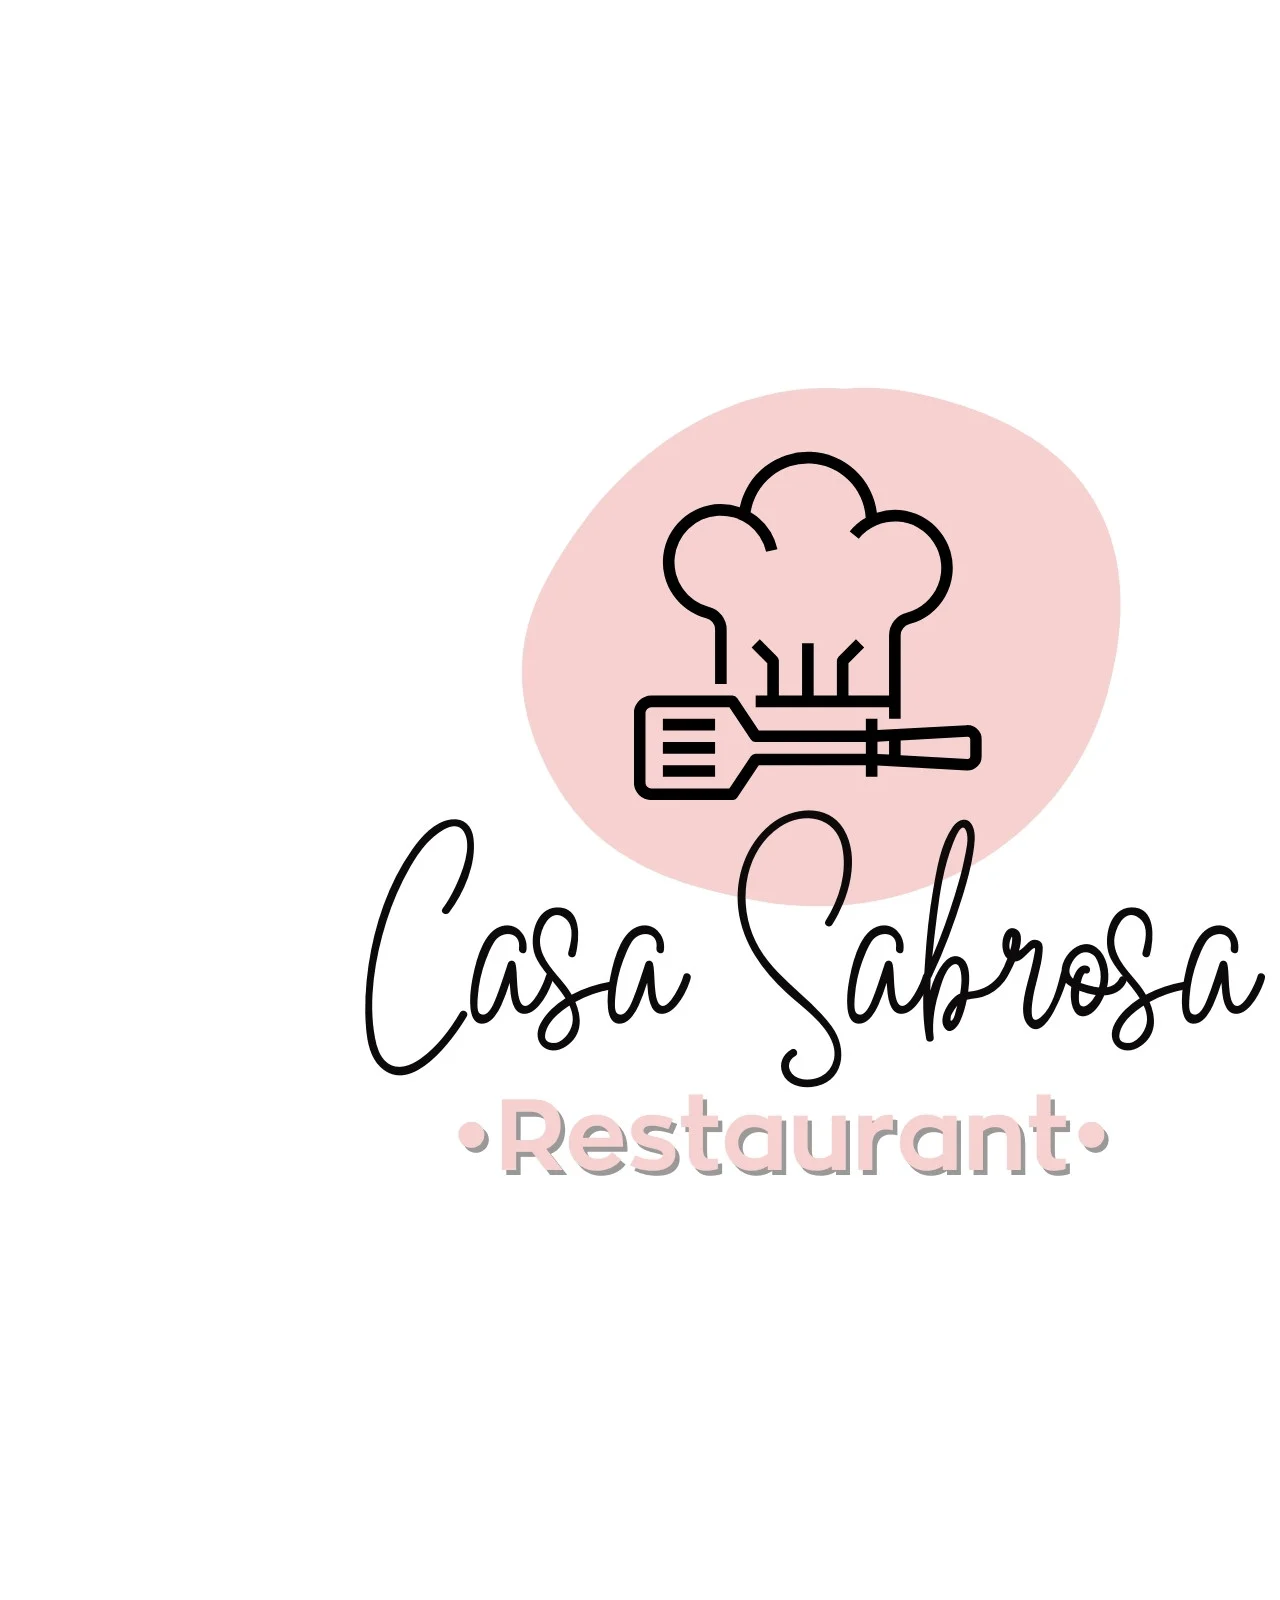
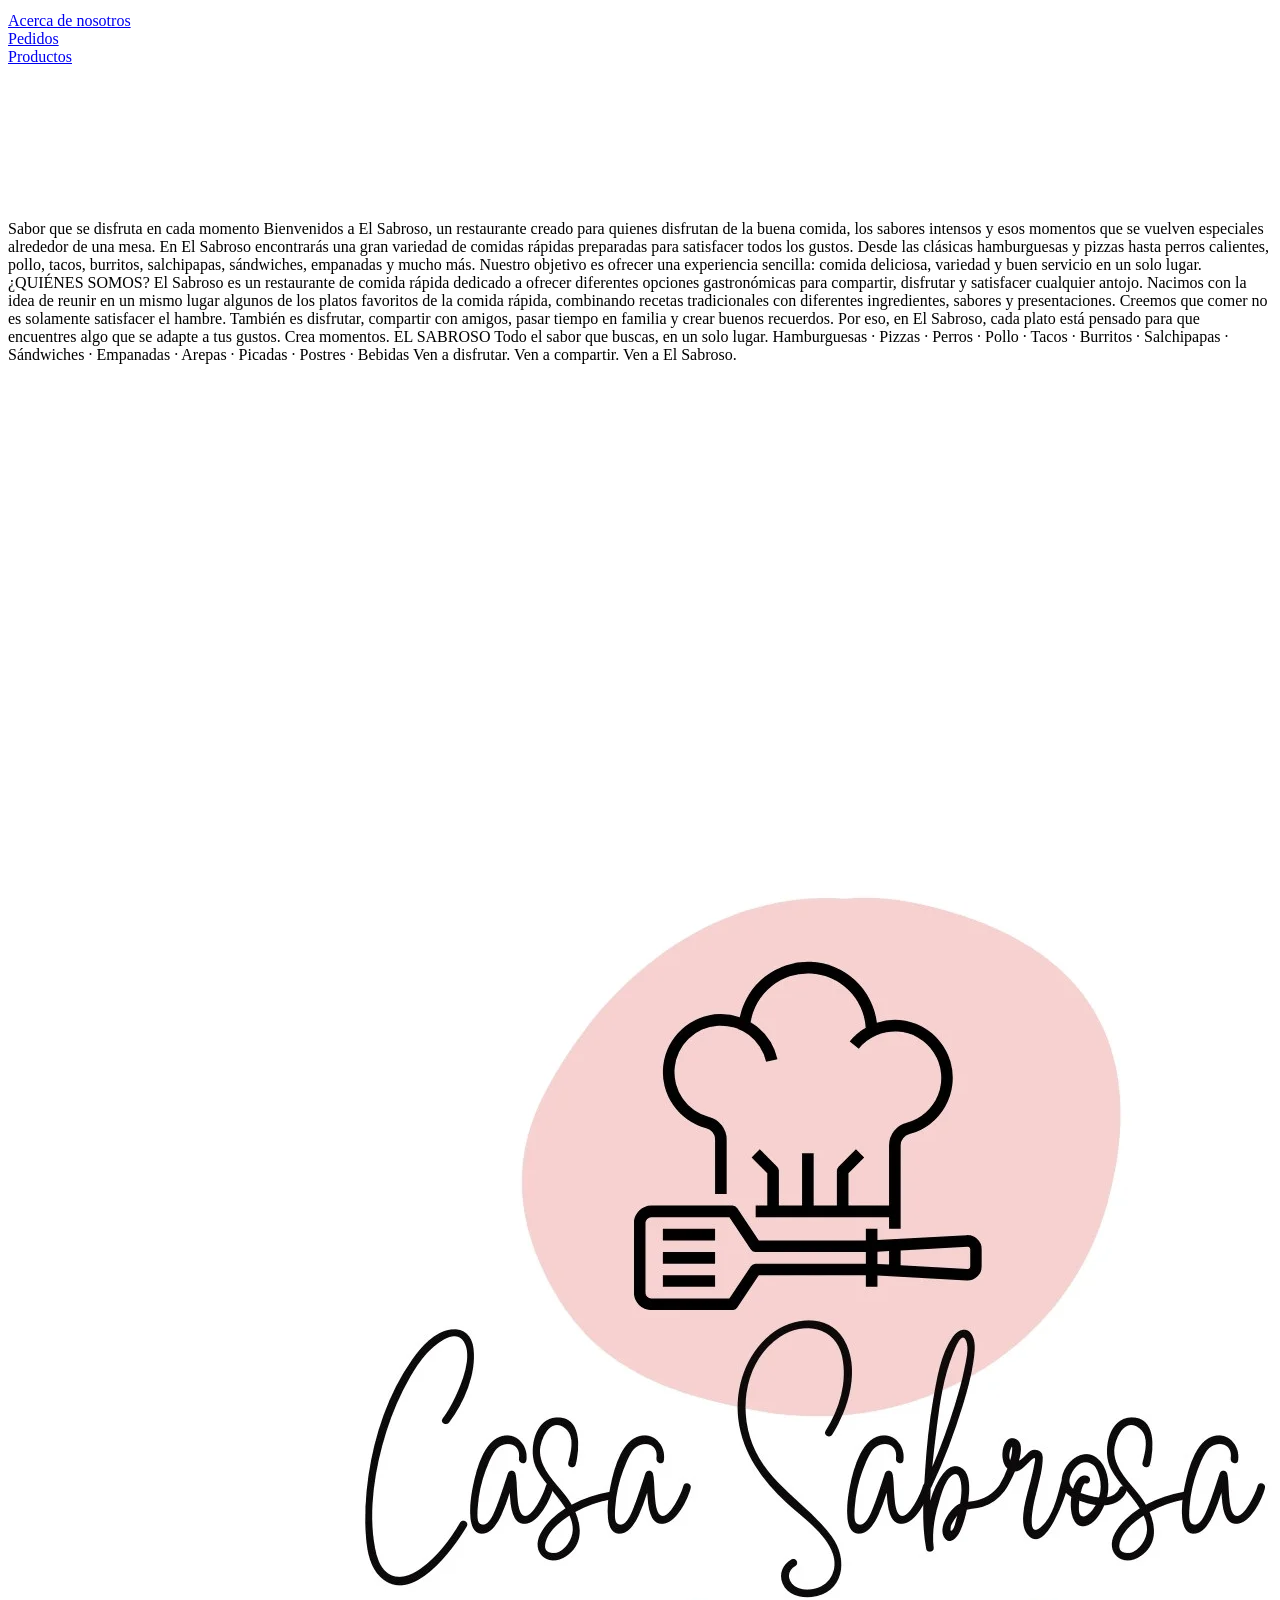
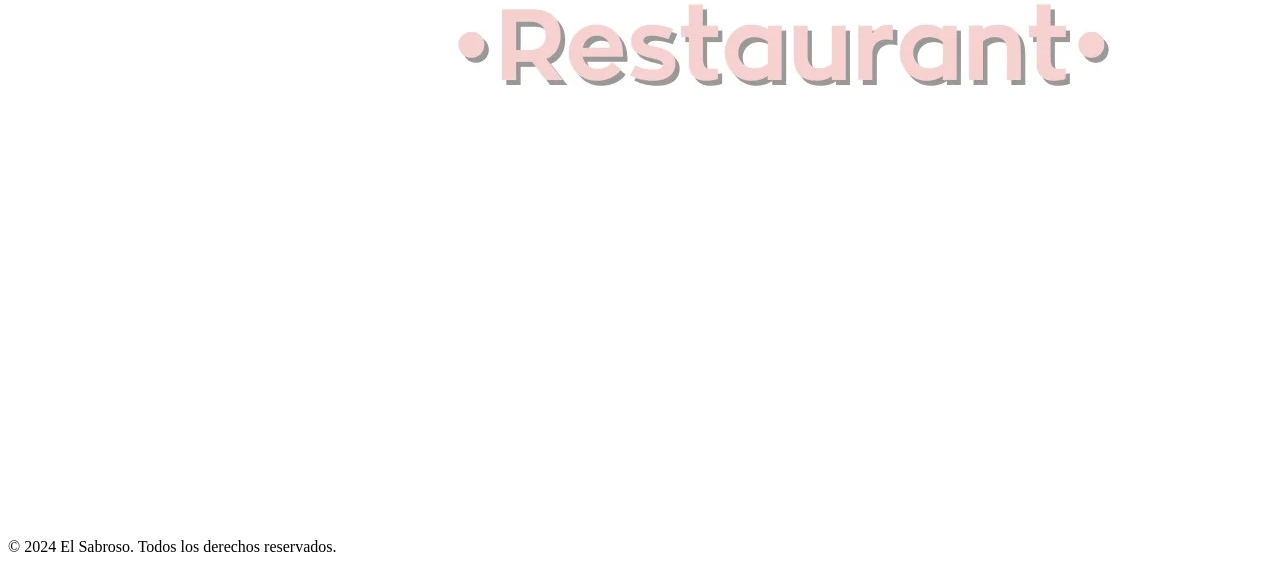
==== empresa.html @ 7c656aed "Hector:Arreglos prefinales posibles" ====
<!DOCTYPE html>
<html lang="es">

<head>
    <meta charset="UTF-8">
    <meta name="viewport" content="width=device-width, initial-scale=1.0">
    <title>Empresa</title>
    <link rel="stylesheet" href="CSS/productos.css">
    <link rel="stylesheet" href="CSS/general.css">
    <link rel="stylesheet" href="CSS/pagina&video.css">
    <link rel="icon" type="image/webp" href="Recursos/LogoRestaurante.webp">

</head>

<body>
    <nav class="menu">

        <div class="menu-item logo">
            <a href="index.html">
                <img src="Recursos/LogoRestaurante.webp" alt="Logo Restaurante">
            </a>
        </div>
        <div class="menu-item">
            <a href="empresa.html">
                Acerca de nosotros
            </a>
        </div>
        <div class="menu-item">
            <a href="pedidos.html">
                Pedidos
            </a>
        </div>
        <div class="menu-item">
            <a href="productos.html">
                Productos
            </a>
        </div>

    </nav>
    <div class="pagina">
        <aside class="video-lateral video-derecho">
            <video autoplay muted loop playsinline>
                <source src="Recursos/videos/hamburguesa_5_segundos.mp4" type="video/mp4">
            </video>
        </aside>
        <div class="flex">
            <div>
                Sabor que se disfruta en cada momento

                Bienvenidos a El Sabroso, un restaurante creado para quienes disfrutan de la buena comida, los sabores
                intensos y esos momentos que se vuelven especiales alrededor de una mesa.

                En El Sabroso encontrarás una gran variedad de comidas rápidas preparadas para satisfacer todos los
                gustos.
                Desde las clásicas hamburguesas y pizzas hasta perros calientes, pollo, tacos, burritos, salchipapas,
                sándwiches, empanadas y mucho más.

                Nuestro objetivo es ofrecer una experiencia sencilla: comida deliciosa, variedad y buen servicio en un
                solo
                lugar.

                ¿QUIÉNES SOMOS?

                El Sabroso es un restaurante de comida rápida dedicado a ofrecer diferentes opciones gastronómicas para
                compartir, disfrutar y satisfacer cualquier antojo.

                Nacimos con la idea de reunir en un mismo lugar algunos de los platos favoritos de la comida rápida,
                combinando recetas tradicionales con diferentes ingredientes, sabores y presentaciones.

                Creemos que comer no es solamente satisfacer el hambre. También es disfrutar, compartir con amigos,
                pasar
                tiempo en familia y crear buenos recuerdos.

                Por eso, en El Sabroso, cada plato está pensado para que encuentres algo que se adapte a tus gustos.


                Crea momentos.

                EL SABROSO
                Todo el sabor que buscas, en un solo lugar.

                Hamburguesas · Pizzas · Perros · Pollo · Tacos · Burritos · Salchipapas · Sándwiches · Empanadas ·
                Arepas ·
                Picadas · Postres · Bebidas

                Ven a disfrutar. Ven a compartir. Ven a El Sabroso.
            </div>
        </div>
        <aside class="video-lateral video-derecho">
            <video autoplay muted loop playsinline>
                <source src="Recursos/videos/hotdog_5_segundos.mp4" type="video/mp4">
            </video>
        </aside>
    </div>
    <footer class="foot1">
           <div class="foot1-item logo">
                <img src="Recursos/LogoRestaurante.webp" alt="Logo Restaurante">
        </div>
        <div class="foot1-item">
            <p>© 2024 El Sabroso. Todos los derechos reservados.</p>
        </div>
    </footer>
</body>
</html>
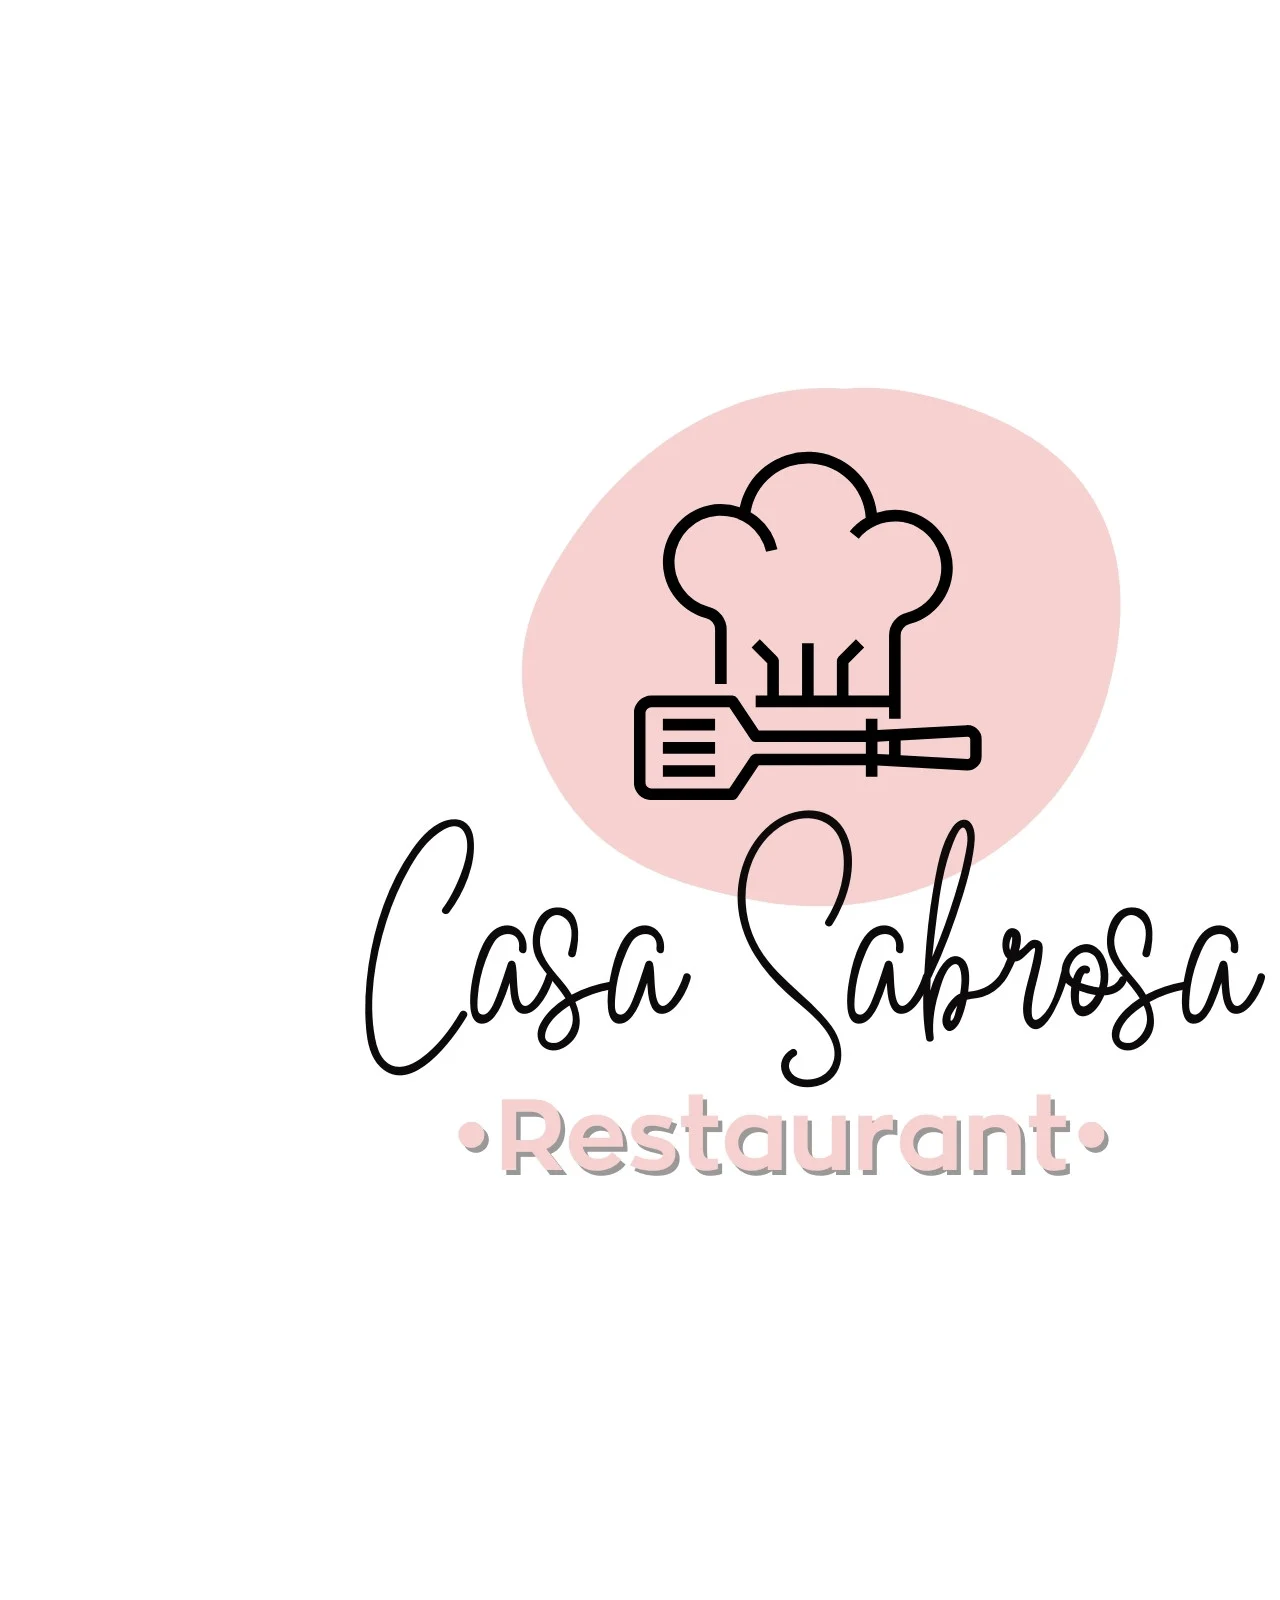
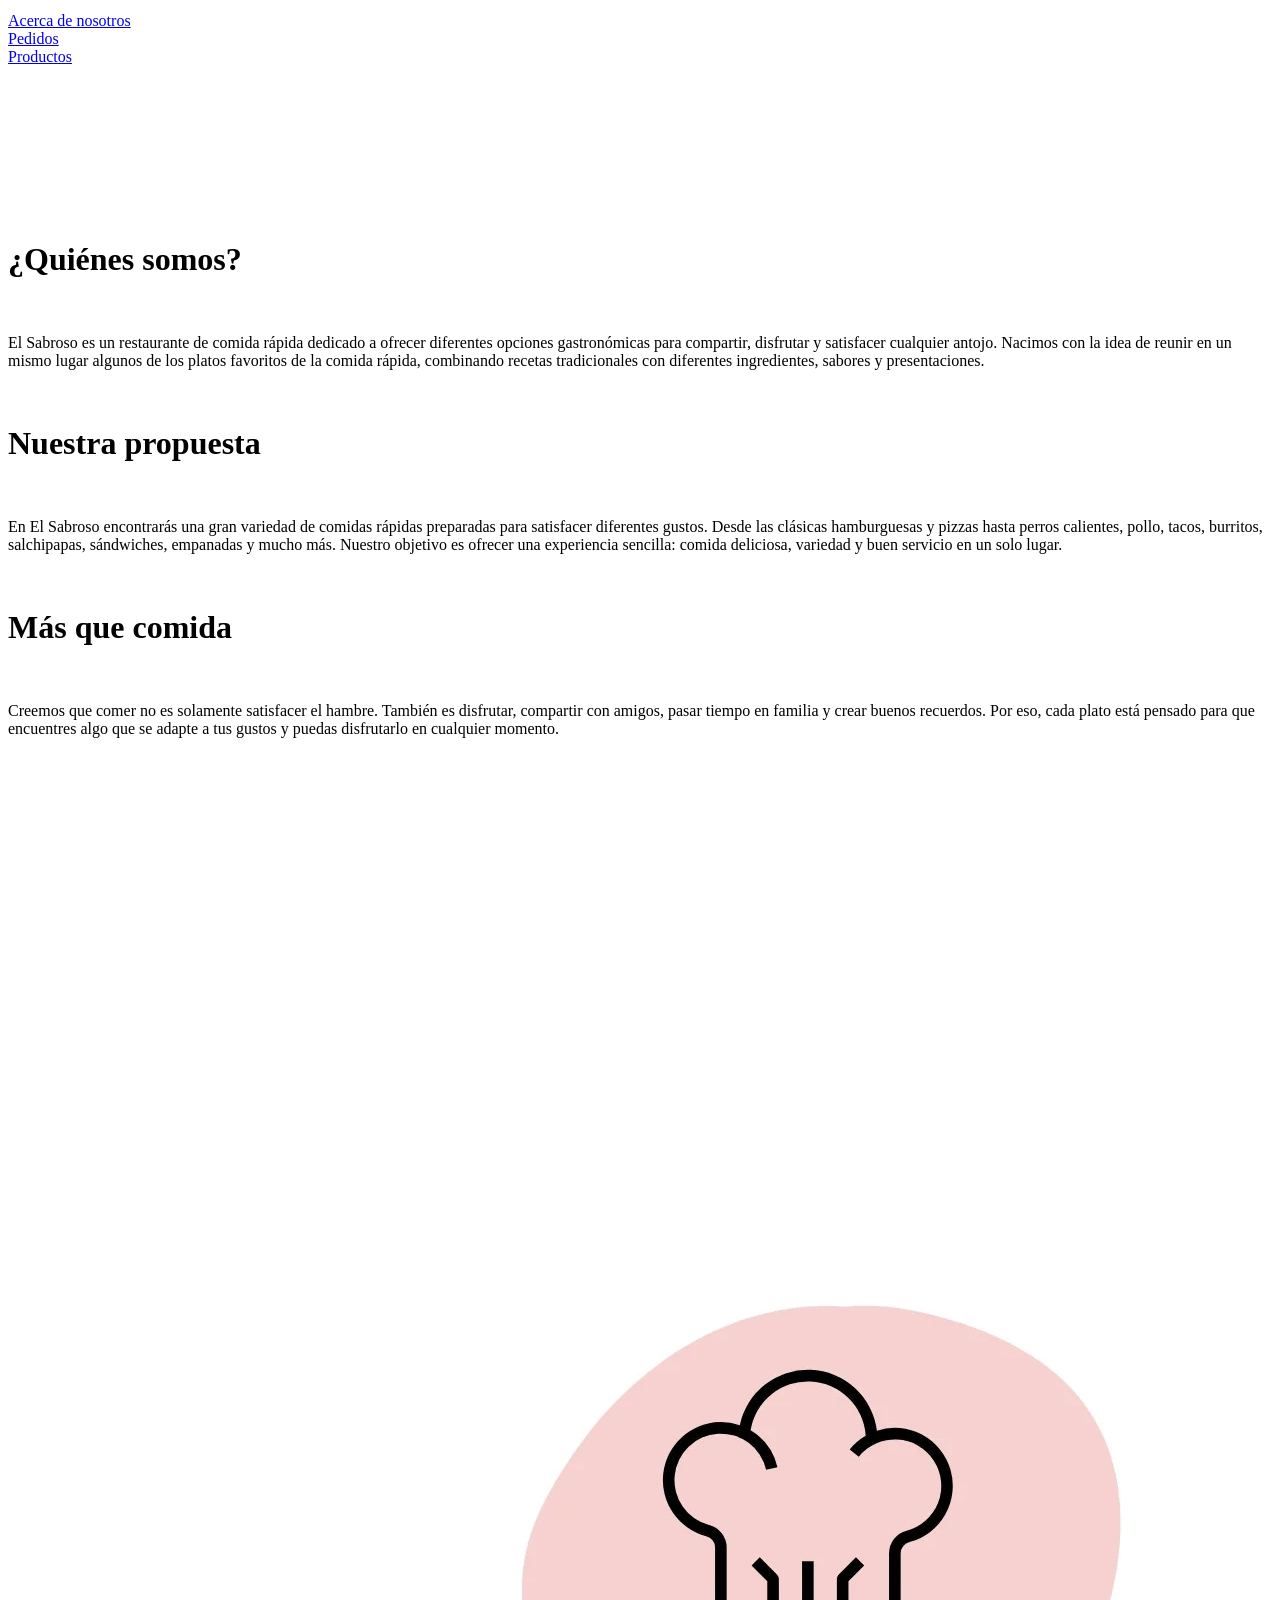
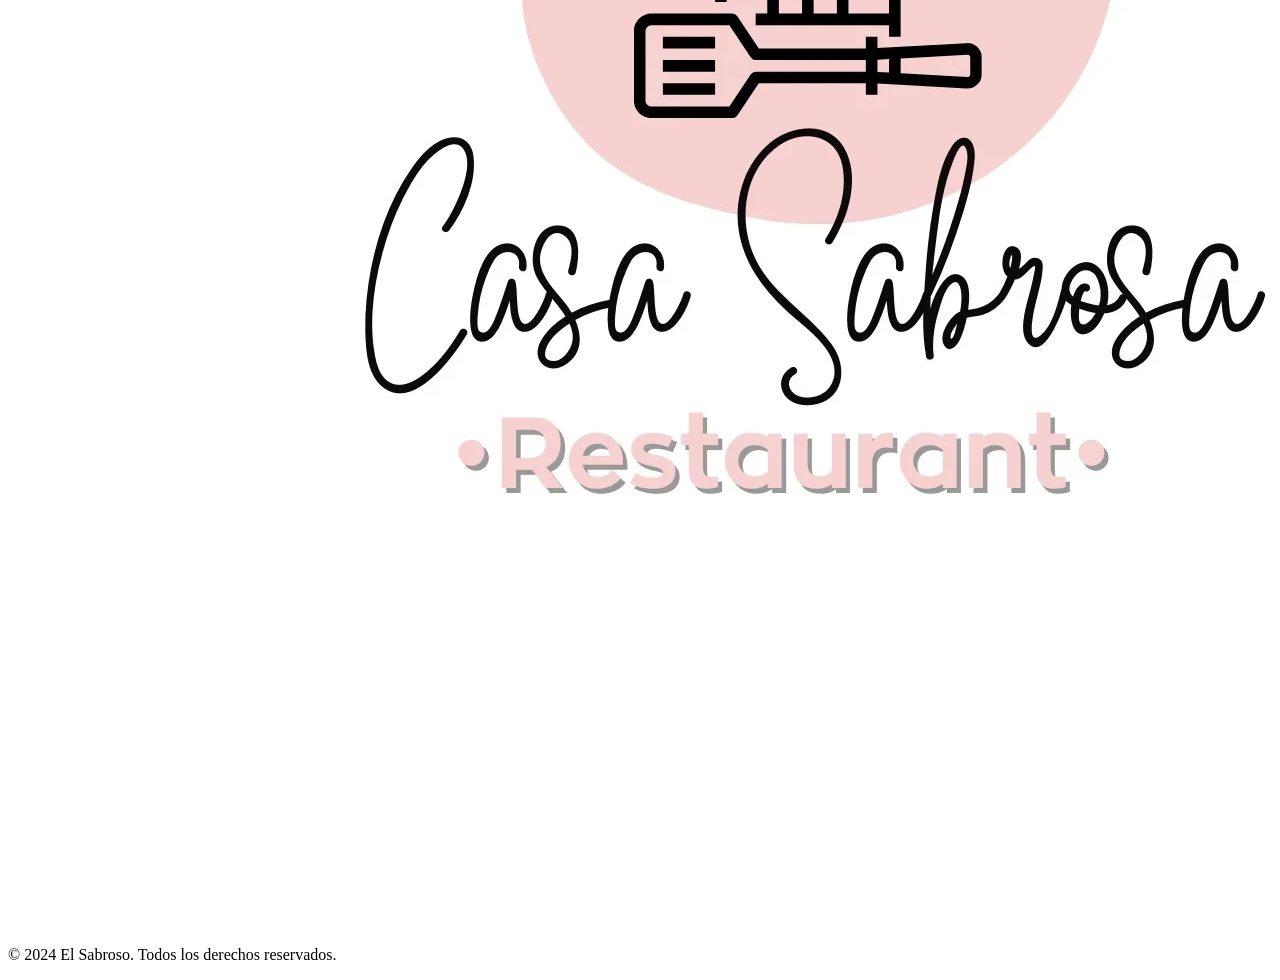
==== commit 0a17c8fa: "Hector:Terminado index,pedido, empresa, y elemento css" ====
--- a/empresa.html
+++ b/empresa.html
@@ -43,48 +43,36 @@
                 <source src="Recursos/videos/hamburguesa_5_segundos.mp4" type="video/mp4">
             </video>
         </aside>
-        <div class="flex">
-            <div>
-                Sabor que se disfruta en cada momento
-
-                Bienvenidos a El Sabroso, un restaurante creado para quienes disfrutan de la buena comida, los sabores
-                intensos y esos momentos que se vuelven especiales alrededor de una mesa.
-
-                En El Sabroso encontrarás una gran variedad de comidas rápidas preparadas para satisfacer todos los
+       <div class="flex1">
+            <h1>¿Quiénes somos?</h1>
+            <br>
+            <p>El Sabroso es un restaurante de comida rápida dedicado a ofrecer diferentes opciones gastronómicas para
+                compartir, disfrutar y satisfacer cualquier antojo.
+                Nacimos con la idea de reunir en un mismo lugar algunos de los platos favoritos de la comida rápida,
+                combinando recetas tradicionales con diferentes ingredientes, sabores y presentaciones.
+            </p>
+            <br>
+            <h1>Nuestra propuesta</h1>
+            <br>
+            <p>
+                En El Sabroso encontrarás una gran variedad de comidas rápidas preparadas para satisfacer diferentes
                 gustos.
                 Desde las clásicas hamburguesas y pizzas hasta perros calientes, pollo, tacos, burritos, salchipapas,
                 sándwiches, empanadas y mucho más.
+                Nuestro objetivo es ofrecer una experiencia sencilla: comida deliciosa, variedad y buen servicio en un
+                solo lugar.
+            </p>
+<br>
+            <h1>Más que comida</h1>
+            <br>
+            <p>
+                Creemos que comer no es solamente satisfacer el hambre. También es disfrutar, compartir con amigos,
+                pasar tiempo en familia y crear buenos recuerdos.
 
-                Nuestro objetivo es ofrecer una experiencia sencilla: comida deliciosa, variedad y buen servicio en un
-                solo
-                lugar.
-
-                ¿QUIÉNES SOMOS?
-
-                El Sabroso es un restaurante de comida rápida dedicado a ofrecer diferentes opciones gastronómicas para
-                compartir, disfrutar y satisfacer cualquier antojo.
-
-                Nacimos con la idea de reunir en un mismo lugar algunos de los platos favoritos de la comida rápida,
-                combinando recetas tradicionales con diferentes ingredientes, sabores y presentaciones.
-
-                Creemos que comer no es solamente satisfacer el hambre. También es disfrutar, compartir con amigos,
-                pasar
-                tiempo en familia y crear buenos recuerdos.
-
-                Por eso, en El Sabroso, cada plato está pensado para que encuentres algo que se adapte a tus gustos.
-
-
-                Crea momentos.
-
-                EL SABROSO
-                Todo el sabor que buscas, en un solo lugar.
-
-                Hamburguesas · Pizzas · Perros · Pollo · Tacos · Burritos · Salchipapas · Sándwiches · Empanadas ·
-                Arepas ·
-                Picadas · Postres · Bebidas
-
-                Ven a disfrutar. Ven a compartir. Ven a El Sabroso.
-            </div>
+                Por eso, cada plato está pensado para que encuentres algo que se adapte a tus gustos y puedas
+                disfrutarlo en cualquier momento.
+            </p>
+            <br>
         </div>
         <aside class="video-lateral video-derecho">
             <video autoplay muted loop playsinline>
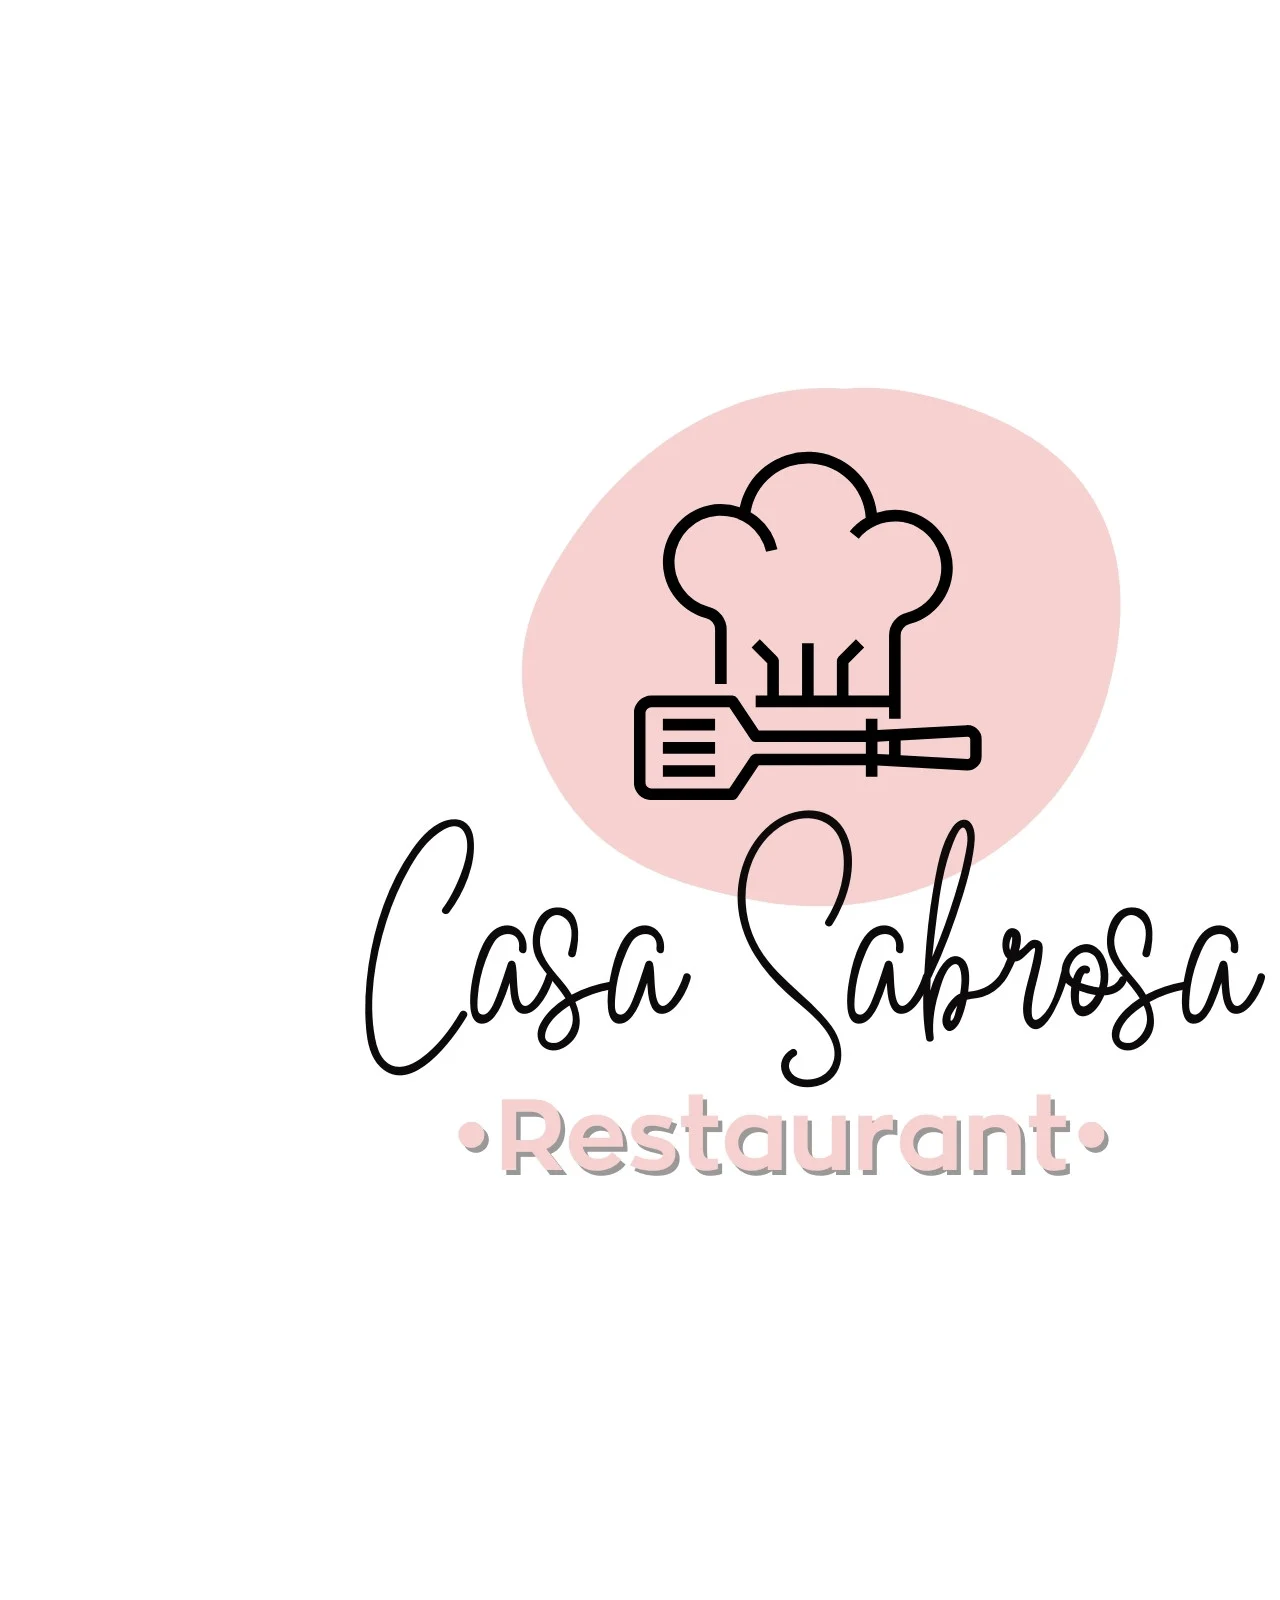
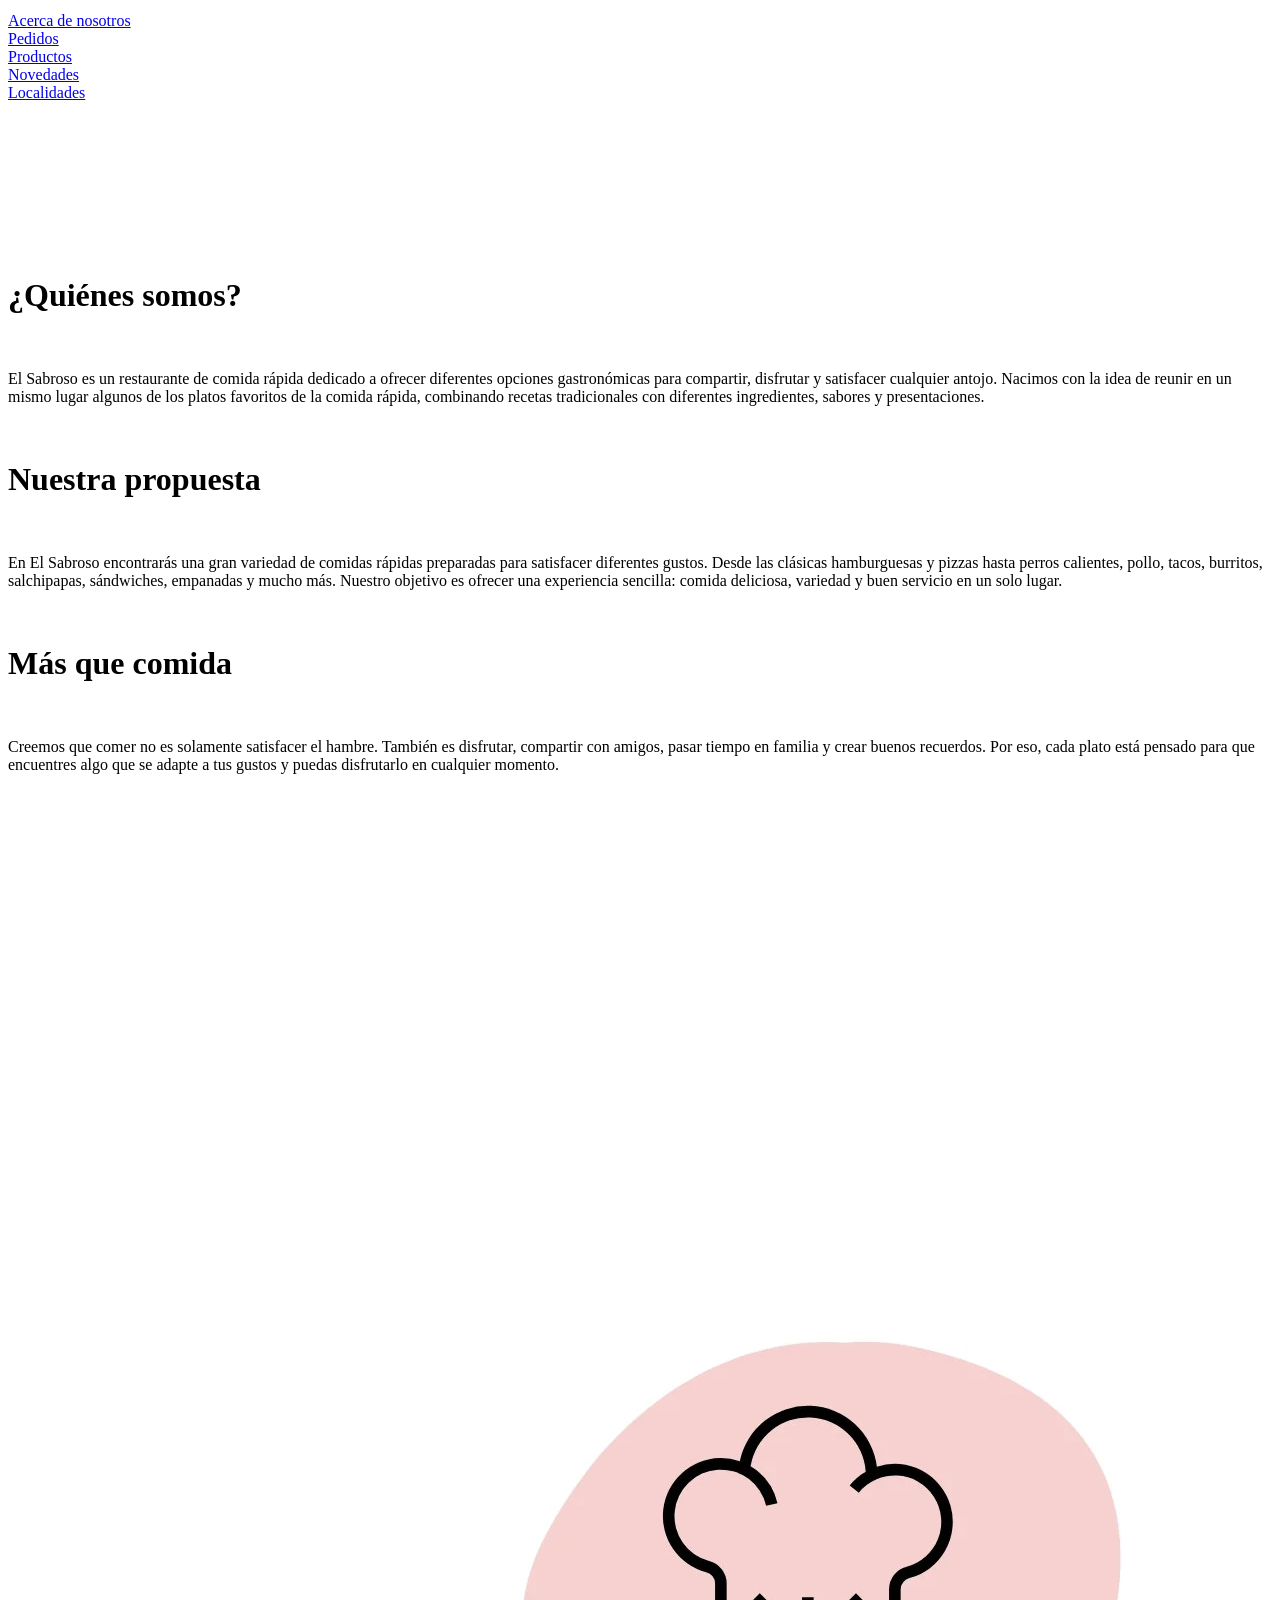
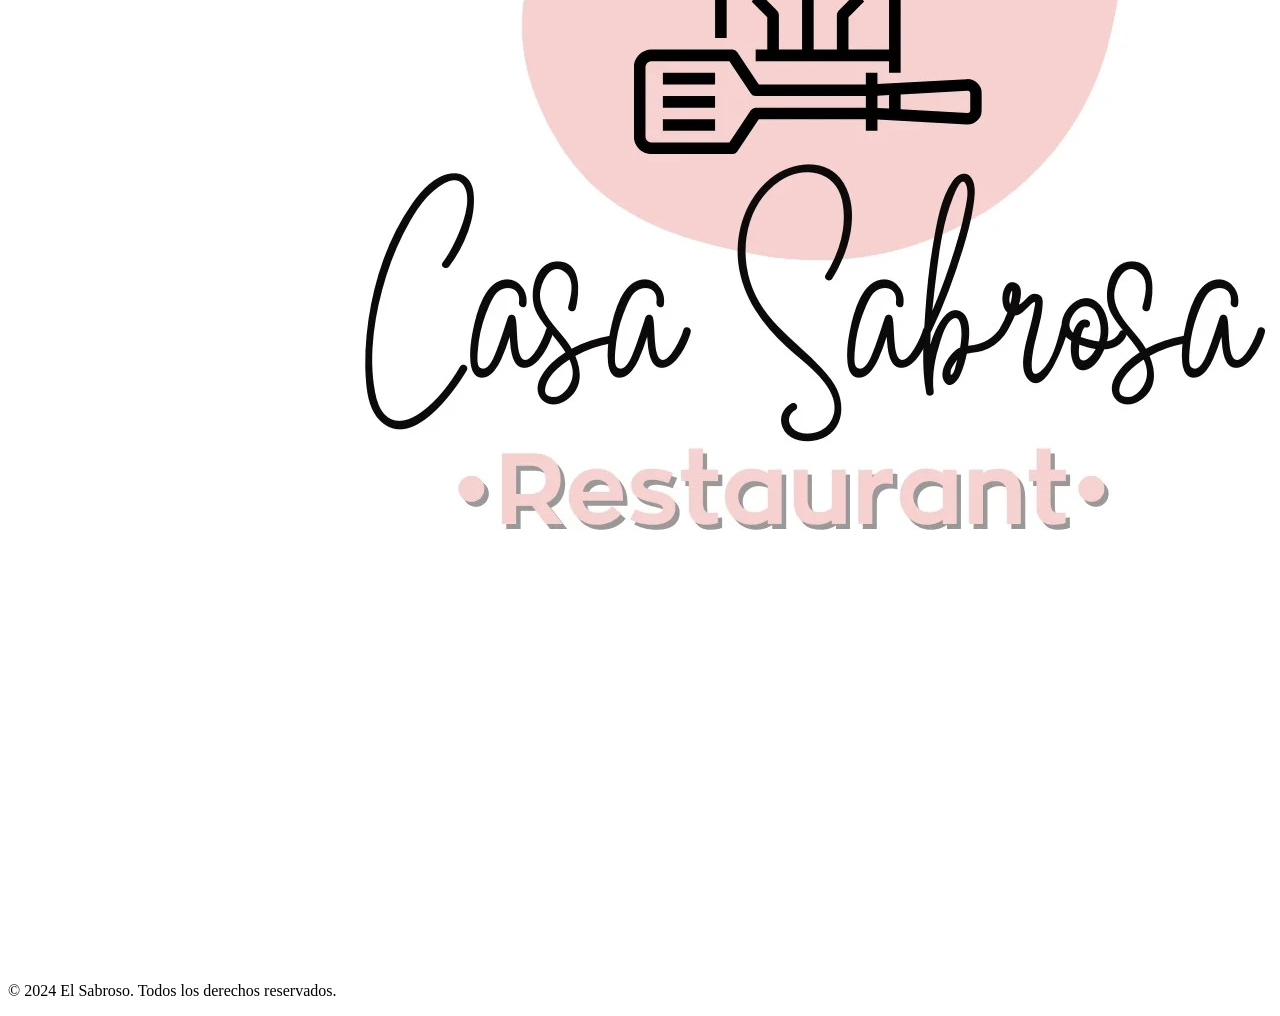
==== commit 0c8344f5: "Hector: Nuevas 2 paginas conectadas a las demas" ====
--- a/empresa.html
+++ b/empresa.html
@@ -1,6 +1,5 @@
 <!DOCTYPE html>
 <html lang="es">
-
 <head>
     <meta charset="UTF-8">
     <meta name="viewport" content="width=device-width, initial-scale=1.0">
@@ -11,10 +10,8 @@
     <link rel="icon" type="image/webp" href="Recursos/LogoRestaurante.webp">
 
 </head>
-
 <body>
     <nav class="menu">
-
         <div class="menu-item logo">
             <a href="index.html">
                 <img src="Recursos/LogoRestaurante.webp" alt="Logo Restaurante">
@@ -35,7 +32,16 @@
                 Productos
             </a>
         </div>
-
+<div class="menu-item">
+            <a href="novedades.html">
+                Novedades
+            </a>
+        </div>
+        <div class="menu-item">
+            <a href="localidades.html">
+                Localidades
+            </a>
+        </div>
     </nav>
     <div class="pagina">
         <aside class="video-lateral video-derecho">
@@ -89,4 +95,5 @@
         </div>
     </footer>
 </body>
+
 </html>
